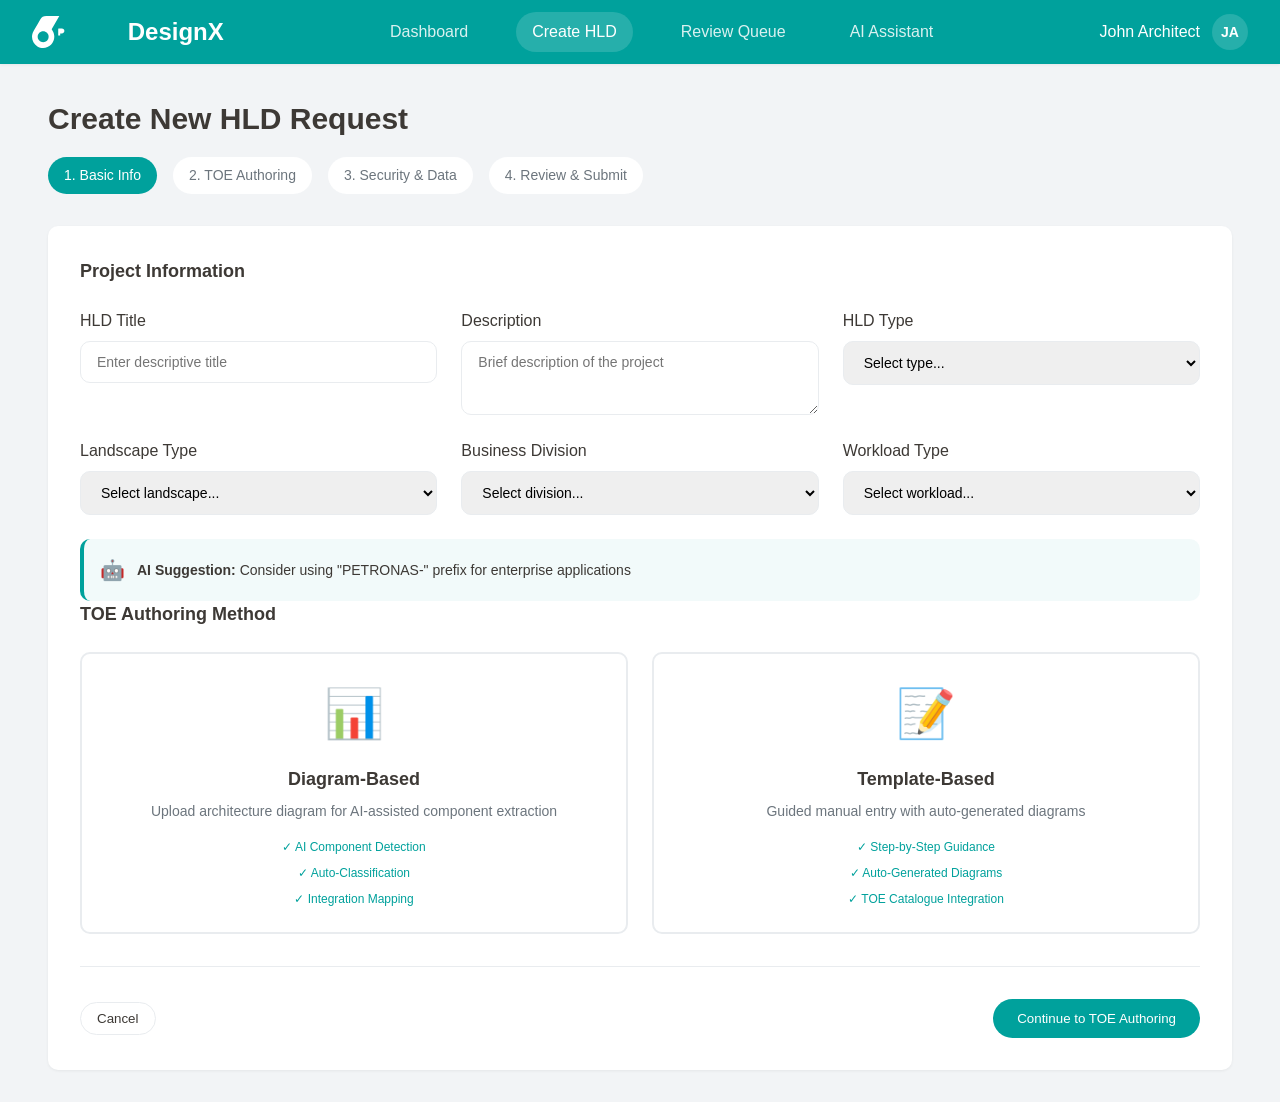
==== designx-prototype/mockup/create-hld.html @ 47acba7d "First push" ====
<!doctype html>
<html lang="en">
  <head>
    <meta charset="UTF-8" />
    <meta name="viewport" content="width=device-width, initial-scale=1.0" />
    <title>Create HLD - DesignX Portal</title>
    <link rel="stylesheet" href="style.css" />
  </head>
  <body>
    <!-- Header -->
    <header class="header">
      <div class="header-content">
        <div class="logo">
          <svg viewBox="0 0 220 84.1" class="petronas-logo">
            <g>
              <path
                fill="#fff"
                d="M29.3,84.1c-5.3,0-10.5-1.4-15.1-4.2C5.3,74.5,0,65.1,0,54.8C0,49.6,1.4,44.5,4,40l0,0c0.3-0.6,2.5-4.3,18.1-31.4c3.8-6.5,7.1-8.4,15.7-8.6h0.1h33.9L51.7,34.9l2.7,4.7c2.7,4.6,4.2,9.8,4.2,15.1C58.6,70.9,45.4,84.1,29.3,84.1z"
              />
              <path
                fill="#00A19C"
                d="M43.7,54.8c0,8-6.5,14.4-14.4,14.4c-8,0-14.4-6.5-14.4-14.4c0-8,6.5-14.4,14.4-14.4C37.3,40.4,43.7,46.8,43.7,54.8"
              />
              <g>
                <path
                  fill="#fff"
                  d="M74.1,51.2c0-1.4,0-4.4,0-4.6c0-0.2,0.2-0.5,0.4-0.6c0.1,0,0.2,0,0.3,0c0.7,0,1.3,0,2,0c1.4,0,2.7-0.1,4-0.6c1.4-0.5,2.6-1.3,3.3-2.6c0.8-1.2,1-2.7,0.9-4.1c-0.1-1.1-0.4-2.1-1-3c-1.3-1.9-3.5-2.7-5.7-2.8c-0.3,0-0.6,0-0.9,0c-0.9,0-1.7,0-2.6,0c-1.2,0-2.4,0-3.6,0c-0.9,0-2.3,0-2.3,1.2c0,0.6,0,1.2,0,1.8v15.3L74.1,51.2z"
                />
              </g>
            </g>
          </svg>
          <span class="brand-text">DesignX</span>
        </div>
        <nav class="nav">
          <a href="index.html" class="nav-link">Dashboard</a>
          <a href="create-hld.html" class="nav-link active">Create HLD</a>
          <a href="#review" class="nav-link">Review Queue</a>
          <a href="#ai-assistant" class="nav-link">AI Assistant</a>
        </nav>
        <div class="user-info">
          <span class="user-name">John Architect</span>
          <div class="user-avatar">JA</div>
        </div>
      </div>
    </header>

    <!-- Main Content -->
    <main class="main-content">
      <div class="create-header">
        <h1>Create New HLD Request</h1>
        <div class="progress-bar">
          <div class="progress-step active">1. Basic Info</div>
          <div class="progress-step">2. TOE Authoring</div>
          <div class="progress-step">3. Security & Data</div>
          <div class="progress-step">4. Review & Submit</div>
        </div>
      </div>

      <div class="form-container">
        <div class="form-section">
          <h3>Project Information</h3>
          <div class="form-grid">
            <div class="form-group">
              <label>HLD Title</label>
              <input
                type="text"
                id="hld-title"
                placeholder="Enter descriptive title"
              />
            </div>
            <div class="form-group">
              <label>Description</label>
              <textarea
                id="hld-description"
                rows="3"
                placeholder="Brief description of the project"
              ></textarea>
            </div>
            <div class="form-group">
              <label>HLD Type</label>
              <select id="hld-type">
                <option value="">Select type...</option>
                <option value="ERP">ERP</option>
                <option value="Infrastructure">Infrastructure</option>
                <option value="Non-ERP">Non-ERP</option>
              </select>
            </div>
            <div class="form-group">
              <label>Landscape Type</label>
              <select id="landscape-type">
                <option value="">Select landscape...</option>
                <option value="Enterprise Cloud">Enterprise Cloud</option>
                <option value="On-Premise">On-Premise</option>
                <option value="SaaS">SaaS</option>
              </select>
            </div>
            <div class="form-group">
              <label>Business Division</label>
              <select id="business-division">
                <option value="">Select division...</option>
                <option value="Upstream Division">Upstream Division</option>
                <option value="Downstream Division">Downstream Division</option>
                <option value="Retail Division">Retail Division</option>
                <option value="Gas & New Energy Division">
                  Gas & New Energy Division
                </option>
                <option value="Corporate Functions">Corporate Functions</option>
              </select>
            </div>
            <div class="form-group">
              <label>Workload Type</label>
              <select id="workload-type">
                <option value="">Select workload...</option>
                <option value="New Development">New Development</option>
                <option value="Enhancement">Enhancement</option>
                <option value="Rollout">Rollout</option>
              </select>
            </div>
          </div>

          <div class="ai-suggestions">
            <div class="ai-icon">🤖</div>
            <div class="suggestion-text">
              <strong>AI Suggestion:</strong> Consider using "PETRONAS-" prefix
              for enterprise applications
            </div>
          </div>
        </div>

        <div class="form-section">
          <h3>TOE Authoring Method</h3>
          <div class="toe-method-selection">
            <div class="method-card" data-method="diagram">
              <div class="method-icon">📊</div>
              <h4>Diagram-Based</h4>
              <p>
                Upload architecture diagram for AI-assisted component extraction
              </p>
              <div class="method-features">
                <span class="feature">✓ AI Component Detection</span>
                <span class="feature">✓ Auto-Classification</span>
                <span class="feature">✓ Integration Mapping</span>
              </div>
            </div>
            <div class="method-card" data-method="template">
              <div class="method-icon">📝</div>
              <h4>Template-Based</h4>
              <p>Guided manual entry with auto-generated diagrams</p>
              <div class="method-features">
                <span class="feature">✓ Step-by-Step Guidance</span>
                <span class="feature">✓ Auto-Generated Diagrams</span>
                <span class="feature">✓ TOE Catalogue Integration</span>
              </div>
            </div>
          </div>
        </div>

        <div class="form-actions">
          <button
            class="btn-secondary"
            onclick="window.location.href = 'index.html'"
          >
            Cancel
          </button>
          <button class="btn-primary" onclick="nextStep()">
            Continue to TOE Authoring
          </button>
        </div>
      </div>
    </main>

    <script src="data.js"></script>
    <script src="create-hld.js"></script>
  </body>
</html>
---- designx-prototype/mockup/style.css ----
/* PETRONAS DesignX Styles */
:root {
  --petronas-emerald: #00a19c;
  --petronas-emerald-dark: #00615e;
  --petronas-deep-grey: #3d3935;
  --petronas-purple: #763f98;
  --petronas-blue: #314396;
  --petronas-gold: #f9a330;
  --petronas-red: #f02500;

  --bg-primary: #f2f4f6;
  --bg-white: #ffffff;
  --border-light: #e9ecef;
  --text-primary: #3d3935;
  --text-secondary: #6c757d;
  --text-muted: #adb5bd;

  --radius-card: 10px;
  --radius-pill: 100px;
  --shadow: 0 1px 3px rgba(0, 0, 0, 0.06);
  --shadow-hover: 0 4px 16px rgba(0, 0, 0, 0.08);
  --transition: all 300ms ease;
}

* {
  margin: 0;
  padding: 0;
  box-sizing: border-box;
}

body {
  font-family: -apple-system, BlinkMacSystemFont, "Segoe UI", sans-serif;
  font-weight: 300;
  background: var(--bg-primary);
  color: var(--text-primary);
  line-height: 1.5;
}

/* Header */
.header {
  background: var(--petronas-emerald);
  color: white;
  padding: 0 2rem;
  box-shadow: var(--shadow);
  position: sticky;
  top: 0;
  z-index: 100;
}

.header-content {
  display: flex;
  align-items: center;
  justify-content: space-between;
  max-width: 1400px;
  margin: 0 auto;
  height: 64px;
}

.logo {
  display: flex;
  align-items: center;
  gap: 12px;
}

.petronas-logo {
  height: 32px;
  width: auto;
}

.brand-text {
  font-size: 24px;
  font-weight: 700;
  color: white;
}
.nav {
  display: flex;
  gap: 2rem;
}

.nav-link {
  color: rgba(255, 255, 255, 0.85);
  text-decoration: none;
  font-weight: 500;
  padding: 8px 16px;
  border-radius: var(--radius-pill);
  transition: var(--transition);
}

.nav-link:hover,
.nav-link.active {
  background: rgba(255, 255, 255, 0.15);
  color: white;
}

.user-info {
  display: flex;
  align-items: center;
  gap: 12px;
}

.user-name {
  font-weight: 500;
}

.user-avatar {
  width: 36px;
  height: 36px;
  background: rgba(255, 255, 255, 0.15);
  border-radius: 50%;
  display: flex;
  align-items: center;
  justify-content: center;
  font-weight: 600;
  font-size: 14px;
}

/* Main Content */
.main-content {
  max-width: 1400px;
  margin: 0 auto;
  padding: 2rem 3rem;
}

.view {
  display: none;
}

.view.active {
  display: block;
}

/* Dashboard */
.dashboard-header {
  margin-bottom: 2rem;
}

.dashboard-header h1 {
  font-size: 30px;
  font-weight: 700;
  color: var(--text-primary);
  margin-bottom: 8px;
}

.subtitle {
  font-size: 18px;
  color: var(--text-secondary);
}

.status-grid {
  display: grid;
  grid-template-columns: repeat(auto-fit, minmax(250px, 1fr));
  gap: 1.5rem;
  margin-bottom: 3rem;
}

.status-card {
  background: var(--bg-white);
  padding: 1.5rem;
  border-radius: var(--radius-card);
  box-shadow: var(--shadow);
  display: flex;
  align-items: center;
  gap: 1rem;
  transition: var(--transition);
}

.status-card:hover {
  box-shadow: var(--shadow-hover);
}

.status-card.risk-highlight {
  border-left: 4px solid var(--petronas-red);
}

.status-icon {
  width: 48px;
  height: 48px;
  border-radius: 50%;
  display: flex;
  align-items: center;
  justify-content: center;
  font-weight: 700;
  color: white;
}

.status-icon.submitted {
  background: var(--petronas-blue);
}
.status-icon.in-review {
  background: var(--petronas-gold);
}
.status-icon.approved {
  background: var(--petronas-emerald);
}
.status-icon.high-risk {
  background: var(--petronas-red);
}

.status-info h3 {
  font-size: 24px;
  font-weight: 700;
  margin-bottom: 4px;
}

.status-info p {
  color: var(--text-secondary);
  font-size: 14px;
}
/* HLD List */
.section {
  margin-bottom: 2rem;
}

.section h2 {
  font-size: 20px;
  font-weight: 700;
  margin-bottom: 1rem;
}

.hld-list {
  background: var(--bg-white);
  border-radius: var(--radius-card);
  box-shadow: var(--shadow);
  overflow: hidden;
}

.hld-item {
  padding: 1.5rem;
  border-bottom: 1px solid var(--border-light);
  display: flex;
  justify-content: space-between;
  align-items: center;
  cursor: pointer;
  transition: var(--transition);
}

.hld-item:hover {
  background: #f9fafb;
}

.hld-item:last-child {
  border-bottom: none;
}

.hld-info h3 {
  font-size: 16px;
  font-weight: 700;
  margin-bottom: 4px;
}

.hld-info p {
  color: var(--text-secondary);
  font-size: 14px;
  margin-bottom: 8px;
}

.risk-badges {
  display: flex;
  gap: 8px;
}

.risk-badge {
  padding: 4px 12px;
  border-radius: var(--radius-pill);
  font-size: 12px;
  font-weight: 700;
  text-transform: uppercase;
}

.risk-badge.high {
  background: rgba(240, 37, 0, 0.1);
  color: var(--petronas-red);
}

.risk-badge.medium {
  background: rgba(249, 163, 48, 0.1);
  color: var(--petronas-gold);
}

.hld-status {
  display: flex;
  align-items: center;
  gap: 1rem;
}

.status-badge {
  padding: 6px 16px;
  border-radius: var(--radius-pill);
  font-size: 12px;
  font-weight: 700;
  text-transform: uppercase;
}

.status-badge.in-review {
  background: rgba(249, 163, 48, 0.1);
  color: var(--petronas-gold);
}

.btn-secondary {
  padding: 8px 16px;
  background: transparent;
  border: 1px solid var(--border-light);
  border-radius: var(--radius-pill);
  color: var(--text-primary);
  font-weight: 500;
  cursor: pointer;
  transition: var(--transition);
}

.btn-secondary:hover {
  background: var(--petronas-emerald);
  color: white;
  border-color: var(--petronas-emerald);
}

/* Create HLD Form */
.create-header {
  margin-bottom: 2rem;
}

.create-header h1 {
  font-size: 30px;
  font-weight: 700;
  margin-bottom: 1rem;
}

.progress-bar {
  display: flex;
  gap: 1rem;
}

.progress-step {
  padding: 8px 16px;
  background: var(--bg-white);
  border-radius: var(--radius-pill);
  font-size: 14px;
  font-weight: 500;
  color: var(--text-secondary);
}

.progress-step.active {
  background: var(--petronas-emerald);
  color: white;
}
.form-container {
  background: var(--bg-white);
  border-radius: var(--radius-card);
  box-shadow: var(--shadow);
  padding: 2rem;
}

.form-section h3 {
  font-size: 18px;
  font-weight: 700;
  margin-bottom: 1.5rem;
}

.form-grid {
  display: grid;
  grid-template-columns: repeat(auto-fit, minmax(300px, 1fr));
  gap: 1.5rem;
  margin-bottom: 1.5rem;
}

.form-group {
  display: flex;
  flex-direction: column;
  gap: 8px;
}

.form-group label {
  font-weight: 500;
  color: var(--text-primary);
}

.form-group input,
.form-group select {
  padding: 12px 16px;
  border: 1px solid var(--border-light);
  border-radius: var(--radius-card);
  font-size: 14px;
  transition: var(--transition);
}

.form-group input:focus,
.form-group select:focus {
  outline: none;
  border-color: var(--petronas-emerald);
  box-shadow: 0 0 0 0.25rem rgba(0, 161, 156, 0.25);
}

.ai-suggestions {
  display: flex;
  align-items: center;
  gap: 12px;
  padding: 16px;
  background: rgba(0, 161, 156, 0.05);
  border-radius: var(--radius-card);
  border-left: 4px solid var(--petronas-emerald);
}

.ai-icon {
  font-size: 20px;
}

.suggestion-text {
  font-size: 14px;
  color: var(--text-primary);
}

/* AI Assistant */
.ai-header {
  margin-bottom: 2rem;
}

.ai-header h1 {
  font-size: 30px;
  font-weight: 700;
  margin-bottom: 8px;
}

.ai-header p {
  color: var(--text-secondary);
  font-size: 16px;
}

.chat-container {
  background: var(--bg-white);
  border-radius: var(--radius-card);
  box-shadow: var(--shadow);
  height: 600px;
  display: flex;
  flex-direction: column;
}

.chat-messages {
  flex: 1;
  padding: 1.5rem;
  overflow-y: auto;
}

.message {
  display: flex;
  gap: 12px;
  margin-bottom: 1.5rem;
}

.message-avatar {
  width: 36px;
  height: 36px;
  border-radius: 50%;
  background: var(--petronas-emerald);
  display: flex;
  align-items: center;
  justify-content: center;
  font-size: 16px;
  flex-shrink: 0;
}

.message-content {
  background: #f8f9fa;
  padding: 12px 16px;
  border-radius: var(--radius-card);
  max-width: 70%;
  font-size: 14px;
  line-height: 1.4;
}

.ai-message .message-content {
  background: rgba(0, 161, 156, 0.05);
}

.chat-input {
  padding: 1.5rem;
  border-top: 1px solid var(--border-light);
  display: flex;
  gap: 12px;
}

.chat-input input {
  flex: 1;
  padding: 12px 16px;
  border: 1px solid var(--border-light);
  border-radius: var(--radius-pill);
  font-size: 14px;
}

.chat-input button {
  padding: 12px 24px;
  background: var(--petronas-emerald);
  color: white;
  border: none;
  border-radius: var(--radius-pill);
  font-weight: 500;
  cursor: pointer;
  transition: var(--transition);
}

.chat-input button:hover {
  background: var(--petronas-emerald-dark);
}

/* Responsive */
@media (max-width: 768px) {
  .header-content {
    padding: 0 1rem;
  }

  .nav {
    display: none;
  }

  .main-content {
    padding: 1rem;
  }

  .form-grid {
    grid-template-columns: 1fr;
  }
}
/* Modal Styles */
.modal-overlay {
  position: fixed;
  top: 0;
  left: 0;
  width: 100%;
  height: 100%;
  background: rgba(0, 0, 0, 0.5);
  display: flex;
  align-items: center;
  justify-content: center;
  z-index: 1000;
}

.modal-content {
  background: var(--bg-white);
  border-radius: var(--radius-card);
  box-shadow: 0 20px 60px rgba(0, 0, 0, 0.2);
  max-width: 800px;
  width: 90%;
  max-height: 80vh;
  overflow-y: auto;
}

.modal-header {
  padding: 1.5rem;
  border-bottom: 1px solid var(--border-light);
  display: flex;
  justify-content: space-between;
  align-items: center;
}

.modal-header h2 {
  font-size: 20px;
  font-weight: 700;
  margin: 0;
}

.modal-close {
  background: none;
  border: none;
  font-size: 24px;
  cursor: pointer;
  color: var(--text-secondary);
  padding: 0;
  width: 32px;
  height: 32px;
  display: flex;
  align-items: center;
  justify-content: center;
  border-radius: 50%;
  transition: var(--transition);
}

.modal-close:hover {
  background: var(--border-light);
}

.modal-body {
  padding: 1.5rem;
}

.detail-section {
  margin-bottom: 2rem;
}

.detail-section h3 {
  font-size: 16px;
  font-weight: 700;
  margin-bottom: 1rem;
  color: var(--petronas-emerald);
}

.detail-grid {
  display: grid;
  grid-template-columns: repeat(auto-fit, minmax(200px, 1fr));
  gap: 1rem;
}

.detail-grid > div {
  font-size: 14px;
}

.toe-components {
  display: flex;
  flex-direction: column;
  gap: 8px;
}

.toe-component {
  display: flex;
  justify-content: space-between;
  align-items: center;
  padding: 12px 16px;
  background: #f8f9fa;
  border-radius: var(--radius-card);
  border-left: 4px solid var(--border-light);
}

.toe-component.approved {
  border-left-color: var(--petronas-emerald);
  background: rgba(0, 161, 156, 0.05);
}

.toe-component.flagged {
  border-left-color: var(--petronas-gold);
  background: rgba(249, 163, 48, 0.05);
}

.toe-component.requires-approval {
  border-left-color: var(--petronas-red);
  background: rgba(240, 37, 0, 0.05);
}

.component-name {
  font-weight: 500;
}

.component-classification {
  font-size: 12px;
  color: var(--text-secondary);
}

.component-status {
  font-size: 12px;
  font-weight: 700;
  text-transform: uppercase;
}

.risk-details {
  display: flex;
  flex-direction: column;
  gap: 1rem;
}

.risk-detail {
  padding: 16px;
  border-radius: var(--radius-card);
  border-left: 4px solid var(--border-light);
}

.risk-detail.high {
  border-left-color: var(--petronas-red);
  background: rgba(240, 37, 0, 0.05);
}

.risk-detail.medium {
  border-left-color: var(--petronas-gold);
  background: rgba(249, 163, 48, 0.05);
}

.risk-detail.low {
  border-left-color: var(--petronas-emerald);
  background: rgba(0, 161, 156, 0.05);
}

.risk-header {
  display: flex;
  justify-content: space-between;
  align-items: center;
  margin-bottom: 8px;
}

.risk-type {
  font-weight: 700;
  font-size: 14px;
}

.risk-level {
  font-size: 12px;
  font-weight: 700;
  padding: 4px 8px;
  border-radius: var(--radius-pill);
  background: rgba(255, 255, 255, 0.8);
}

.risk-reason {
  font-size: 14px;
  color: var(--text-secondary);
  margin: 0;
}

/* Review Queue Styles */
.review-list {
  display: flex;
  flex-direction: column;
  gap: 1.5rem;
}

.review-item {
  background: var(--bg-white);
  border-radius: var(--radius-card);
  box-shadow: var(--shadow);
  overflow: hidden;
}

.review-card {
  padding: 1.5rem;
}

.review-header-info {
  display: flex;
  justify-content: space-between;
  align-items: center;
  margin-bottom: 1rem;
}

.review-header-info h3 {
  font-size: 18px;
  font-weight: 700;
  margin: 0;
}

.review-status {
  padding: 6px 12px;
  border-radius: var(--radius-pill);
  font-size: 12px;
  font-weight: 700;
  text-transform: uppercase;
}

.review-status.submitted {
  background: rgba(49, 67, 150, 0.1);
  color: var(--petronas-blue);
}

.review-status.in-review {
  background: rgba(249, 163, 48, 0.1);
  color: var(--petronas-gold);
}

.review-details {
  margin-bottom: 1.5rem;
  font-size: 14px;
  color: var(--text-secondary);
}

.review-details p {
  margin-bottom: 4px;
}

.risk-analysis {
  margin-bottom: 1.5rem;
}

.risk-analysis h4 {
  font-size: 16px;
  font-weight: 700;
  margin-bottom: 1rem;
  color: var(--petronas-emerald);
}

.risk-item {
  display: flex;
  justify-content: space-between;
  align-items: flex-start;
  padding: 12px 16px;
  margin-bottom: 8px;
  border-radius: var(--radius-card);
  border-left: 4px solid var(--border-light);
}

.risk-item.high {
  border-left-color: var(--petronas-red);
  background: rgba(240, 37, 0, 0.05);
}

.risk-item.medium {
  border-left-color: var(--petronas-gold);
  background: rgba(249, 163, 48, 0.05);
}

.risk-item .risk-type {
  font-weight: 700;
  font-size: 14px;
  min-width: 120px;
}

.risk-item .risk-reason {
  font-size: 14px;
  color: var(--text-secondary);
  flex: 1;
  margin-left: 1rem;
}

.no-risks {
  color: var(--text-secondary);
  font-style: italic;
  margin: 0;
}

.review-actions {
  display: flex;
  gap: 1rem;
  flex-wrap: wrap;
}

.btn-approve {
  padding: 10px 20px;
  background: var(--petronas-emerald);
  color: white;
  border: none;
  border-radius: var(--radius-pill);
  font-weight: 500;
  cursor: pointer;
  transition: var(--transition);
}

.btn-approve:hover {
  background: var(--petronas-emerald-dark);
}

.btn-reject {
  padding: 10px 20px;
  background: var(--petronas-red);
  color: white;
  border: none;
  border-radius: var(--radius-pill);
  font-weight: 500;
  cursor: pointer;
  transition: var(--transition);
}

.btn-reject:hover {
  background: #d91e00;
}

/* Notifications */
.notification {
  position: fixed;
  top: 20px;
  right: 20px;
  padding: 12px 20px;
  border-radius: var(--radius-card);
  color: white;
  font-weight: 500;
  z-index: 1100;
  animation: slideIn 0.3s ease;
}

.notification.success {
  background: var(--petronas-emerald);
}

.notification.warning {
  background: var(--petronas-gold);
}

.notification.error {
  background: var(--petronas-red);
}

@keyframes slideIn {
  from {
    transform: translateX(100%);
    opacity: 0;
  }
  to {
    transform: translateX(0);
    opacity: 1;
  }
}

/* Filter Bar */
.filter-bar {
  display: flex;
  gap: 1rem;
  align-items: center;
}

.filter-select {
  padding: 8px 16px;
  border: 1px solid var(--border-light);
  border-radius: var(--radius-pill);
  background: var(--bg-white);
  font-size: 14px;
  cursor: pointer;
}

.filter-select:focus {
  outline: none;
  border-color: var(--petronas-emerald);
}
/* Create HLD Page Specific Styles */
.form-group textarea {
  padding: 12px 16px;
  border: 1px solid var(--border-light);
  border-radius: var(--radius-card);
  font-size: 14px;
  font-family: inherit;
  resize: vertical;
  transition: var(--transition);
}

.form-group textarea:focus {
  outline: none;
  border-color: var(--petronas-emerald);
  box-shadow: 0 0 0 0.25rem rgba(0, 161, 156, 0.25);
}

.toe-method-selection {
  display: grid;
  grid-template-columns: repeat(auto-fit, minmax(300px, 1fr));
  gap: 1.5rem;
  margin-bottom: 2rem;
}

.method-card {
  background: var(--bg-white);
  border: 2px solid var(--border-light);
  border-radius: var(--radius-card);
  padding: 1.5rem;
  text-align: center;
  cursor: pointer;
  transition: var(--transition);
}

.method-card:hover {
  border-color: var(--petronas-emerald);
  box-shadow: var(--shadow-hover);
}

.method-card.selected {
  border-color: var(--petronas-emerald);
  background: rgba(0, 161, 156, 0.05);
}

.method-icon {
  font-size: 48px;
  margin-bottom: 1rem;
}

.method-card h4 {
  font-size: 18px;
  font-weight: 700;
  margin-bottom: 0.5rem;
  color: var(--text-primary);
}

.method-card p {
  color: var(--text-secondary);
  margin-bottom: 1rem;
  font-size: 14px;
}

.method-features {
  display: flex;
  flex-direction: column;
  gap: 0.5rem;
}

.feature {
  font-size: 12px;
  color: var(--petronas-emerald);
  font-weight: 500;
}

.form-actions {
  display: flex;
  justify-content: space-between;
  align-items: center;
  padding-top: 2rem;
  border-top: 1px solid var(--border-light);
  margin-top: 2rem;
}

.btn-primary {
  padding: 12px 24px;
  background: var(--petronas-emerald);
  color: white;
  border: none;
  border-radius: var(--radius-pill);
  font-weight: 500;
  cursor: pointer;
  transition: var(--transition);
}

.btn-primary:hover {
  background: var(--petronas-emerald-dark);
}

.btn-primary:disabled {
  background: var(--text-muted);
  cursor: not-allowed;
}

/* Update responsive styles for create page */
@media (max-width: 768px) {
  .toe-method-selection {
    grid-template-columns: 1fr;
  }

  .form-actions {
    flex-direction: column;
    gap: 1rem;
  }

  .form-actions button {
    width: 100%;
  }
}
/* Demo Overlay Styles */
.demo-overlay {
  position: fixed;
  top: 0;
  left: 0;
  width: 100%;
  height: 100%;
  background: rgba(0, 0, 0, 0.7);
  display: flex;
  align-items: center;
  justify-content: center;
  z-index: 1000;
}

.demo-content {
  background: var(--bg-white);
  border-radius: var(--radius-card);
  padding: 2rem;
  max-width: 500px;
  width: 90%;
  text-align: center;
}

.demo-content h3 {
  color: var(--petronas-emerald);
  margin-bottom: 1rem;
  font-size: 20px;
}

.demo-content p {
  margin-bottom: 1rem;
  color: var(--text-secondary);
}

.demo-content ul {
  text-align: left;
  margin-bottom: 1.5rem;
  padding-left: 1.5rem;
}

.demo-content li {
  margin-bottom: 0.5rem;
  color: var(--text-primary);
}

.demo-content button {
  padding: 10px 20px;
  background: var(--petronas-emerald);
  color: white;
  border: none;
  border-radius: var(--radius-pill);
  font-weight: 500;
  cursor: pointer;
  transition: var(--transition);
}

.demo-content button:hover {
  background: var(--petronas-emerald-dark);
}
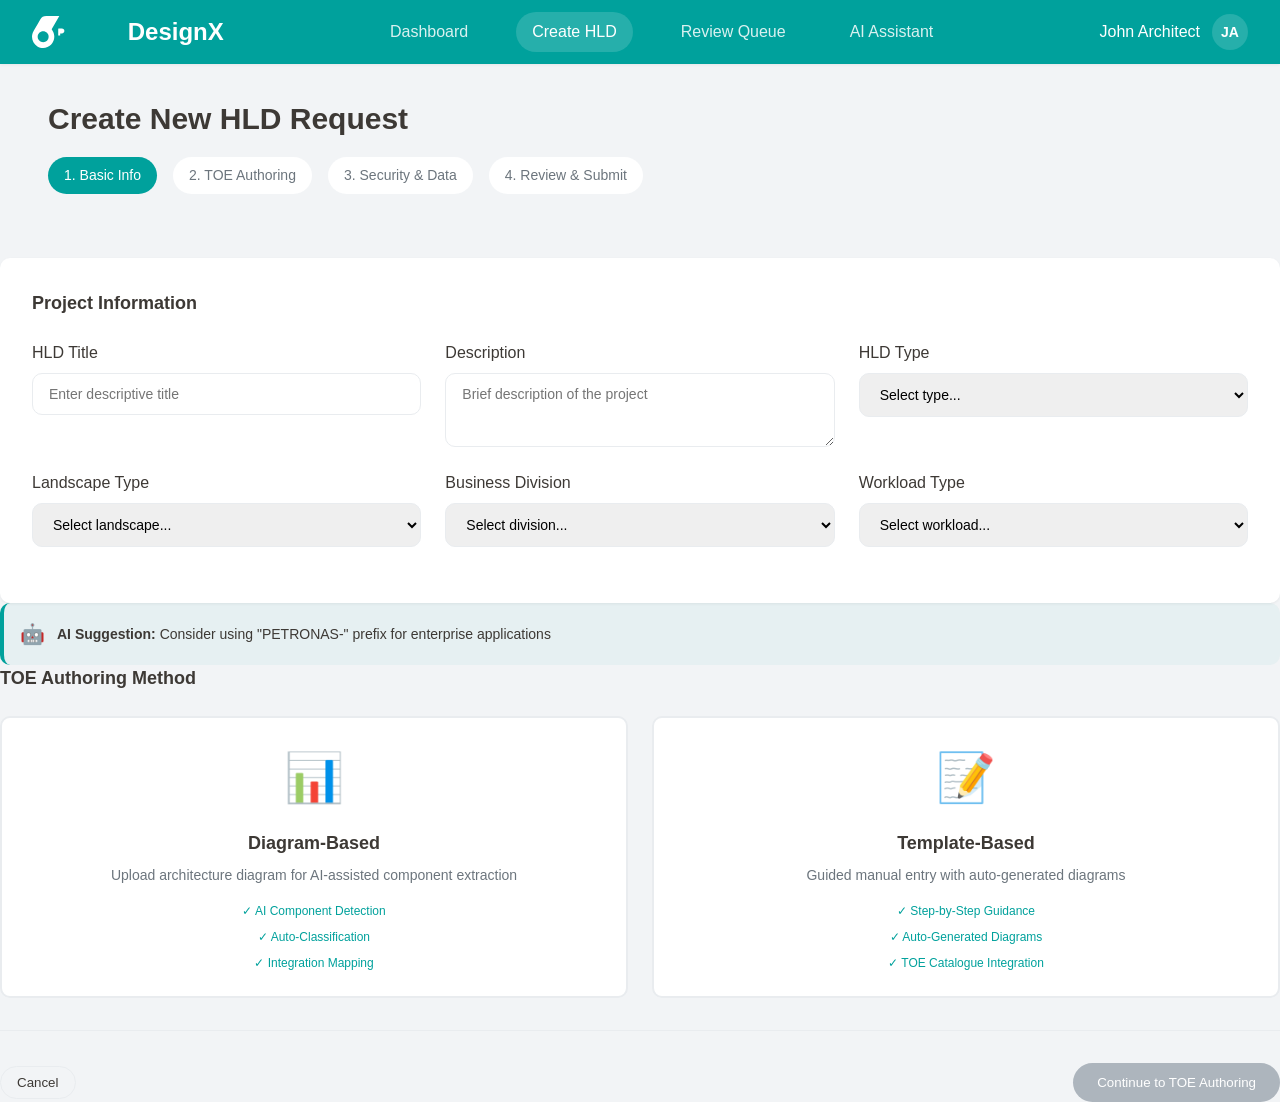
==== commit b37cb628: "Add parent linkage" ====
--- a/designx-prototype/mockup/create-hld.html
+++ b/designx-prototype/mockup/create-hld.html
@@ -55,87 +55,167 @@
           <div class="progress-step">4. Review & Submit</div>
         </div>
       </div>
-
-      <div class="form-container">
-        <div class="form-section">
-          <h3>Project Information</h3>
-          <div class="form-grid">
-            <div class="form-group">
-              <label>HLD Title</label>
-              <input
-                type="text"
-                id="hld-title"
-                placeholder="Enter descriptive title"
-              />
-            </div>
-            <div class="form-group">
-              <label>Description</label>
-              <textarea
-                id="hld-description"
-                rows="3"
-                placeholder="Brief description of the project"
-              ></textarea>
-            </div>
-            <div class="form-group">
-              <label>HLD Type</label>
-              <select id="hld-type">
-                <option value="">Select type...</option>
-                <option value="ERP">ERP</option>
-                <option value="Infrastructure">Infrastructure</option>
-                <option value="Non-ERP">Non-ERP</option>
-              </select>
-            </div>
-            <div class="form-group">
-              <label>Landscape Type</label>
-              <select id="landscape-type">
-                <option value="">Select landscape...</option>
-                <option value="Enterprise Cloud">Enterprise Cloud</option>
-                <option value="On-Premise">On-Premise</option>
-                <option value="SaaS">SaaS</option>
-              </select>
-            </div>
-            <div class="form-group">
-              <label>Business Division</label>
-              <select id="business-division">
-                <option value="">Select division...</option>
-                <option value="Upstream Division">Upstream Division</option>
-                <option value="Downstream Division">Downstream Division</option>
-                <option value="Retail Division">Retail Division</option>
-                <option value="Gas & New Energy Division">
-                  Gas & New Energy Division
-                </option>
-                <option value="Corporate Functions">Corporate Functions</option>
-              </select>
-            </div>
-            <div class="form-group">
-              <label>Workload Type</label>
-              <select id="workload-type">
-                <option value="">Select workload...</option>
-                <option value="New Development">New Development</option>
-                <option value="Enhancement">Enhancement</option>
-                <option value="Rollout">Rollout</option>
-              </select>
-            </div>
+    </main>
+  </body>
+</html>
+
+<div class="form-container">
+  <!-- Section 1: Project Information -->
+  <div class="form-section">
+    <h3>Project Information</h3>
+    <div class="form-grid">
+      <div class="form-group">
+        <label>HLD Title</label>
+        <input
+          type="text"
+          id="hld-title"
+          placeholder="Enter descriptive title"
+        />
+      </div>
+      <div class="form-group">
+        <label>Description</label>
+        <textarea
+          id="hld-description"
+          rows="3"
+          placeholder="Brief description of the project"
+        ></textarea>
+      </div>
+      <div class="form-group">
+        <label>HLD Type</label>
+        <select id="hld-type">
+          <option value="">Select type...</option>
+          <option value="ERP">ERP</option>
+          <option value="Infrastructure">Infrastructure</option>
+          <option value="Non-ERP">Non-ERP</option>
+        </select>
+      </div>
+      <div class="form-group">
+        <label>Landscape Type</label>
+        <select id="landscape-type">
+          <option value="">Select landscape...</option>
+          <option value="Enterprise Cloud">Enterprise Cloud</option>
+          <option value="On-Premise">On-Premise</option>
+          <option value="SaaS">SaaS</option>
+        </select>
+      </div>
+      <div class="form-group">
+        <label>Business Division</label>
+        <select id="business-division">
+          <option value="">Select division...</option>
+          <option value="Upstream Division">Upstream Division</option>
+          <option value="Downstream Division">Downstream Division</option>
+          <option value="Retail Division">Retail Division</option>
+          <option value="Gas & New Energy Division">
+            Gas & New Energy Division
+          </option>
+          <option value="Corporate Functions">Corporate Functions</option>
+        </select>
+      </div>
+      <div class="form-group">
+        <label>Workload Type</label>
+        <select id="workload-type">
+          <option value="">Select workload...</option>
+          <option value="New Development">New Development</option>
+          <option value="Enhancement">Enhancement</option>
+          <option value="Rollout">Rollout</option>
+        </select>
+      </div>
+    </div>
+  </div>
+</div>
+
+<!-- Section 2: New Development - Auto Parent ID (FR-05) -->
+<div id="new-dev-section" class="form-section" style="display: none">
+  <div class="section-header-row">
+    <h3>🆕 New Parent HLD</h3>
+    <span class="badge-auto">Auto-Generated</span>
+  </div>
+  <div class="new-parent-box">
+    <div class="new-parent-box-inner">
+      <div class="new-parent-id-row">
+        <span class="label-muted">Assigned Parent ID</span>
+        <span class="parent-id-value" id="generated-parent-id"></span>
+      </div>
+      <p class="new-parent-desc">
+        This New Development request will become a <strong>parent HLD</strong>.
+        Future Enhancement and Rollout requests can reference this ID for
+        version control and architectural lineage.
+      </p>
+      <div class="lineage-diagram">
+        <div class="lineage-node parent-node">
+          <span class="node-icon">📋</span>
+          <span>This HLD (Parent)</span>
+        </div>
+        <div class="lineage-connector">↓</div>
+        <div class="lineage-node child-node">
+          <span class="node-icon">🔄</span>
+          <span>Future Enhancement / Rollout HLDs</span>
+        </div>
+      </div>
+    </div>
+  </div>
+</div>
+
+<!-- Section 3: Enhancement/Rollout - Parent Selection (FR-06, FR-07) -->
+<div id="parent-hld-section" class="form-section" style="display: none">
+  <div class="section-header-row">
+    <h3>🔗 Parent HLD Selection</h3>
+    <span class="badge-required">Required</span>
+  </div>
+  <p class="section-desc">
+    Enhancement and Rollout requests must be linked to an existing approved
+    parent HLD for versioning control.
+  </p>
+
+  <div class="parent-search-wrap">
+    <div class="form-group">
+      <label>Search Approved Parent HLDs</label>
+      <input
+        type="text"
+        id="parent-search"
+        placeholder="Search by title, ID, division, or keywords..."
+      />
+      <span class="search-hint"
+        >💡 Try: "Customer Portal", "Supply Chain", "Mobile", or a division
+        name</span
+      >
+    </div>
+    <div id="search-results" class="search-results-dropdown"></div>
+  </div>
+
+  <div
+    id="selected-parent-display"
+    class="selected-parent-display"
+    style="display: none"
+  >
+    <div class="selected-parent-header">
+      <span>✅ Selected Parent HLD</span>
+      <button type="button" class="btn-change" onclick="clearParentSelection()">
+        Change
+      </button>
+    </div>
+    <div id="selected-parent-card"></div>
+  </div>
+
+  <div id="relationship-preview" style="display: none"></div>
+</div>
+
+        <!-- AI Suggestions -->
+        <div class="ai-suggestions" id="ai-suggestions">
+          <div class="ai-icon">🤖</div>
+          <div class="suggestion-text">
+            <strong>AI Suggestion:</strong> Consider using "PETRONAS-" prefix for enterprise applications
           </div>
-
-          <div class="ai-suggestions">
-            <div class="ai-icon">🤖</div>
-            <div class="suggestion-text">
-              <strong>AI Suggestion:</strong> Consider using "PETRONAS-" prefix
-              for enterprise applications
-            </div>
-          </div>
-        </div>
-
+        </div>
+
+        <!-- Section 4: TOE Authoring Method -->
         <div class="form-section">
           <h3>TOE Authoring Method</h3>
           <div class="toe-method-selection">
             <div class="method-card" data-method="diagram">
               <div class="method-icon">📊</div>
               <h4>Diagram-Based</h4>
-              <p>
-                Upload architecture diagram for AI-assisted component extraction
-              </p>
+              <p>Upload architecture diagram for AI-assisted component extraction</p>
               <div class="method-features">
                 <span class="feature">✓ AI Component Detection</span>
                 <span class="feature">✓ Auto-Classification</span>
@@ -155,16 +235,10 @@
           </div>
         </div>
 
+        <!-- Form Actions -->
         <div class="form-actions">
-          <button
-            class="btn-secondary"
-            onclick="window.location.href = 'index.html'"
-          >
-            Cancel
-          </button>
-          <button class="btn-primary" onclick="nextStep()">
-            Continue to TOE Authoring
-          </button>
+          <button class="btn-secondary" onclick="window.location.href='index.html'">Cancel</button>
+          <button class="btn-primary" id="btn-continue" disabled onclick="nextStep()">Continue to TOE Authoring</button>
         </div>
       </div>
     </main>
@@ -172,4 +246,4 @@
     <script src="data.js"></script>
     <script src="create-hld.js"></script>
   </body>
-</html>
+</html>
--- a/designx-prototype/mockup/style.css
+++ b/designx-prototype/mockup/style.css
@@ -1078,3 +1078,384 @@
 .demo-content button:hover {
   background: var(--petronas-emerald-dark);
 }
+/* ── FR-05/06/07: Workload Type & Parent-Child Styles ────── */
+
+.section-header-row {
+  display: flex;
+  justify-content: space-between;
+  align-items: center;
+  margin-bottom: 0.75rem;
+}
+
+.section-header-row h3 {
+  margin: 0;
+  font-size: 18px;
+  font-weight: 700;
+}
+
+.badge-required {
+  background: var(--petronas-red);
+  color: #fff;
+  font-size: 11px;
+  font-weight: 700;
+  padding: 3px 10px;
+  border-radius: var(--radius-pill);
+  text-transform: uppercase;
+  letter-spacing: 0.5px;
+}
+
+.badge-auto {
+  background: var(--petronas-emerald);
+  color: #fff;
+  font-size: 11px;
+  font-weight: 700;
+  padding: 3px 10px;
+  border-radius: var(--radius-pill);
+  text-transform: uppercase;
+  letter-spacing: 0.5px;
+}
+
+.section-desc {
+  color: var(--text-secondary);
+  font-size: 14px;
+  margin-bottom: 1.25rem;
+}
+
+/* New Development Parent Box */
+.new-parent-box {
+  background: linear-gradient(
+    135deg,
+    rgba(0, 161, 156, 0.04) 0%,
+    rgba(0, 161, 156, 0.1) 100%
+  );
+  border: 2px solid rgba(0, 161, 156, 0.2);
+  border-radius: var(--radius-card);
+  overflow: hidden;
+}
+
+.new-parent-box::before {
+  content: "";
+  display: block;
+  height: 4px;
+  background: linear-gradient(
+    90deg,
+    var(--petronas-emerald) 0%,
+    var(--petronas-purple) 100%
+  );
+}
+
+.new-parent-box-inner {
+  padding: 1.5rem;
+}
+
+.new-parent-id-row {
+  display: flex;
+  align-items: center;
+  gap: 1rem;
+  margin-bottom: 1rem;
+}
+
+.label-muted {
+  font-size: 13px;
+  color: var(--text-secondary);
+  font-weight: 500;
+}
+
+.parent-id-value {
+  font-family: "Courier New", monospace;
+  font-size: 16px;
+  font-weight: 700;
+  color: var(--petronas-emerald);
+  background: rgba(0, 161, 156, 0.1);
+  padding: 4px 12px;
+  border-radius: 6px;
+}
+
+.new-parent-desc {
+  font-size: 14px;
+  color: var(--text-primary);
+  margin-bottom: 1.25rem;
+  line-height: 1.5;
+}
+
+/* Lineage Diagram */
+.lineage-diagram {
+  background: rgba(255, 255, 255, 0.6);
+  border: 1px dashed rgba(0, 161, 156, 0.3);
+  border-radius: var(--radius-card);
+  padding: 1rem;
+}
+
+.lineage-node {
+  display: flex;
+  align-items: center;
+  gap: 0.75rem;
+  padding: 0.75rem 1rem;
+  border-radius: var(--radius-card);
+  font-size: 14px;
+  font-weight: 500;
+}
+
+.lineage-node.parent-node {
+  background: rgba(0, 161, 156, 0.1);
+  border-left: 4px solid var(--petronas-emerald);
+}
+
+.lineage-node.child-node {
+  background: rgba(118, 63, 152, 0.1);
+  border-left: 4px solid var(--petronas-purple);
+}
+
+.node-icon {
+  font-size: 18px;
+}
+
+.lineage-connector {
+  text-align: center;
+  font-size: 18px;
+  color: var(--petronas-emerald);
+  font-weight: 700;
+  padding: 0.25rem 0;
+}
+
+/* Parent Search */
+.parent-search-wrap {
+  position: relative;
+  margin-bottom: 1rem;
+}
+
+.search-hint {
+  display: block;
+  font-size: 12px;
+  color: var(--text-muted);
+  margin-top: 6px;
+  font-style: italic;
+}
+
+.search-results-dropdown {
+  display: none;
+  position: absolute;
+  left: 0;
+  right: 0;
+  top: 100%;
+  background: var(--bg-white);
+  border: 1px solid var(--border-light);
+  border-radius: var(--radius-card);
+  box-shadow: 0 8px 24px rgba(0, 0, 0, 0.12);
+  max-height: 320px;
+  overflow-y: auto;
+  z-index: 20;
+}
+
+.search-count {
+  padding: 8px 16px;
+  font-size: 12px;
+  font-weight: 600;
+  color: #fff;
+  background: linear-gradient(
+    135deg,
+    var(--petronas-emerald),
+    var(--petronas-purple)
+  );
+}
+
+.search-result-row {
+  padding: 12px 16px;
+  border-bottom: 1px solid var(--border-light);
+  cursor: pointer;
+  transition: background 0.15s ease;
+}
+
+.search-result-row:last-child {
+  border-bottom: none;
+}
+
+.search-result-row:hover {
+  background: rgba(0, 161, 156, 0.05);
+}
+
+.sr-top {
+  display: flex;
+  justify-content: space-between;
+  align-items: center;
+  margin-bottom: 4px;
+}
+
+.sr-title {
+  font-weight: 600;
+  font-size: 14px;
+  color: var(--text-primary);
+}
+
+.sr-id {
+  font-size: 11px;
+  font-weight: 600;
+  color: var(--petronas-emerald);
+  background: rgba(0, 161, 156, 0.1);
+  padding: 2px 8px;
+  border-radius: var(--radius-pill);
+}
+
+.sr-meta {
+  font-size: 12px;
+  color: var(--text-secondary);
+  margin-bottom: 4px;
+}
+
+.sr-desc {
+  font-size: 13px;
+  color: var(--text-muted);
+  line-height: 1.3;
+}
+
+.search-no-results {
+  padding: 16px;
+  text-align: center;
+  color: var(--text-muted);
+  font-style: italic;
+  font-size: 14px;
+}
+
+/* Selected Parent Display */
+.selected-parent-display {
+  margin-top: 1rem;
+}
+
+.selected-parent-header {
+  display: flex;
+  justify-content: space-between;
+  align-items: center;
+  margin-bottom: 0.75rem;
+  font-weight: 700;
+  color: var(--petronas-emerald);
+}
+
+.btn-change {
+  padding: 6px 14px;
+  background: transparent;
+  border: 1px solid var(--border-light);
+  border-radius: var(--radius-pill);
+  color: var(--text-secondary);
+  font-size: 12px;
+  font-weight: 500;
+  cursor: pointer;
+  transition: var(--transition);
+}
+
+.btn-change:hover {
+  background: var(--petronas-red);
+  color: #fff;
+  border-color: var(--petronas-red);
+}
+
+.sp-card {
+  background: rgba(0, 161, 156, 0.05);
+  border: 2px solid rgba(0, 161, 156, 0.2);
+  border-radius: var(--radius-card);
+  padding: 1.25rem;
+}
+
+.sp-top {
+  display: flex;
+  justify-content: space-between;
+  align-items: center;
+  margin-bottom: 1rem;
+}
+
+.sp-top strong {
+  font-size: 16px;
+}
+
+.sp-id {
+  font-size: 12px;
+  font-weight: 600;
+  color: var(--petronas-emerald);
+  background: rgba(0, 161, 156, 0.15);
+  padding: 3px 10px;
+  border-radius: var(--radius-pill);
+}
+
+.sp-grid {
+  display: grid;
+  grid-template-columns: repeat(auto-fit, minmax(180px, 1fr));
+  gap: 0.5rem;
+  margin-bottom: 1rem;
+  font-size: 13px;
+}
+
+.sp-label {
+  font-weight: 600;
+  color: var(--text-secondary);
+}
+
+.sp-desc {
+  font-size: 14px;
+  color: var(--text-primary);
+  line-height: 1.4;
+  padding-top: 0.75rem;
+  border-top: 1px solid rgba(0, 161, 156, 0.15);
+}
+
+/* Relationship Preview */
+.rel-preview {
+  background: rgba(0, 161, 156, 0.03);
+  border: 2px dashed rgba(0, 161, 156, 0.25);
+  border-radius: var(--radius-card);
+  padding: 1.25rem;
+  margin-top: 1rem;
+}
+
+.rel-preview h4 {
+  margin: 0 0 1rem 0;
+  font-size: 14px;
+  font-weight: 700;
+  color: var(--petronas-emerald);
+}
+
+.rel-chain {
+  display: flex;
+  flex-direction: column;
+  gap: 0.25rem;
+}
+
+.rel-node {
+  display: flex;
+  align-items: center;
+  gap: 0.75rem;
+  padding: 0.75rem 1rem;
+  border-radius: var(--radius-card);
+}
+
+.rel-parent {
+  background: rgba(0, 161, 156, 0.1);
+  border-left: 4px solid var(--petronas-emerald);
+}
+
+.rel-child {
+  background: rgba(118, 63, 152, 0.1);
+  border-left: 4px solid var(--petronas-purple);
+}
+
+.rel-icon {
+  font-size: 20px;
+  flex-shrink: 0;
+}
+
+.rel-node strong {
+  display: block;
+  font-size: 14px;
+  margin-bottom: 2px;
+}
+
+.rel-meta {
+  display: block;
+  font-size: 12px;
+  color: var(--text-secondary);
+}
+
+.rel-arrow {
+  text-align: center;
+  font-size: 18px;
+  color: var(--petronas-emerald);
+  font-weight: 700;
+}
